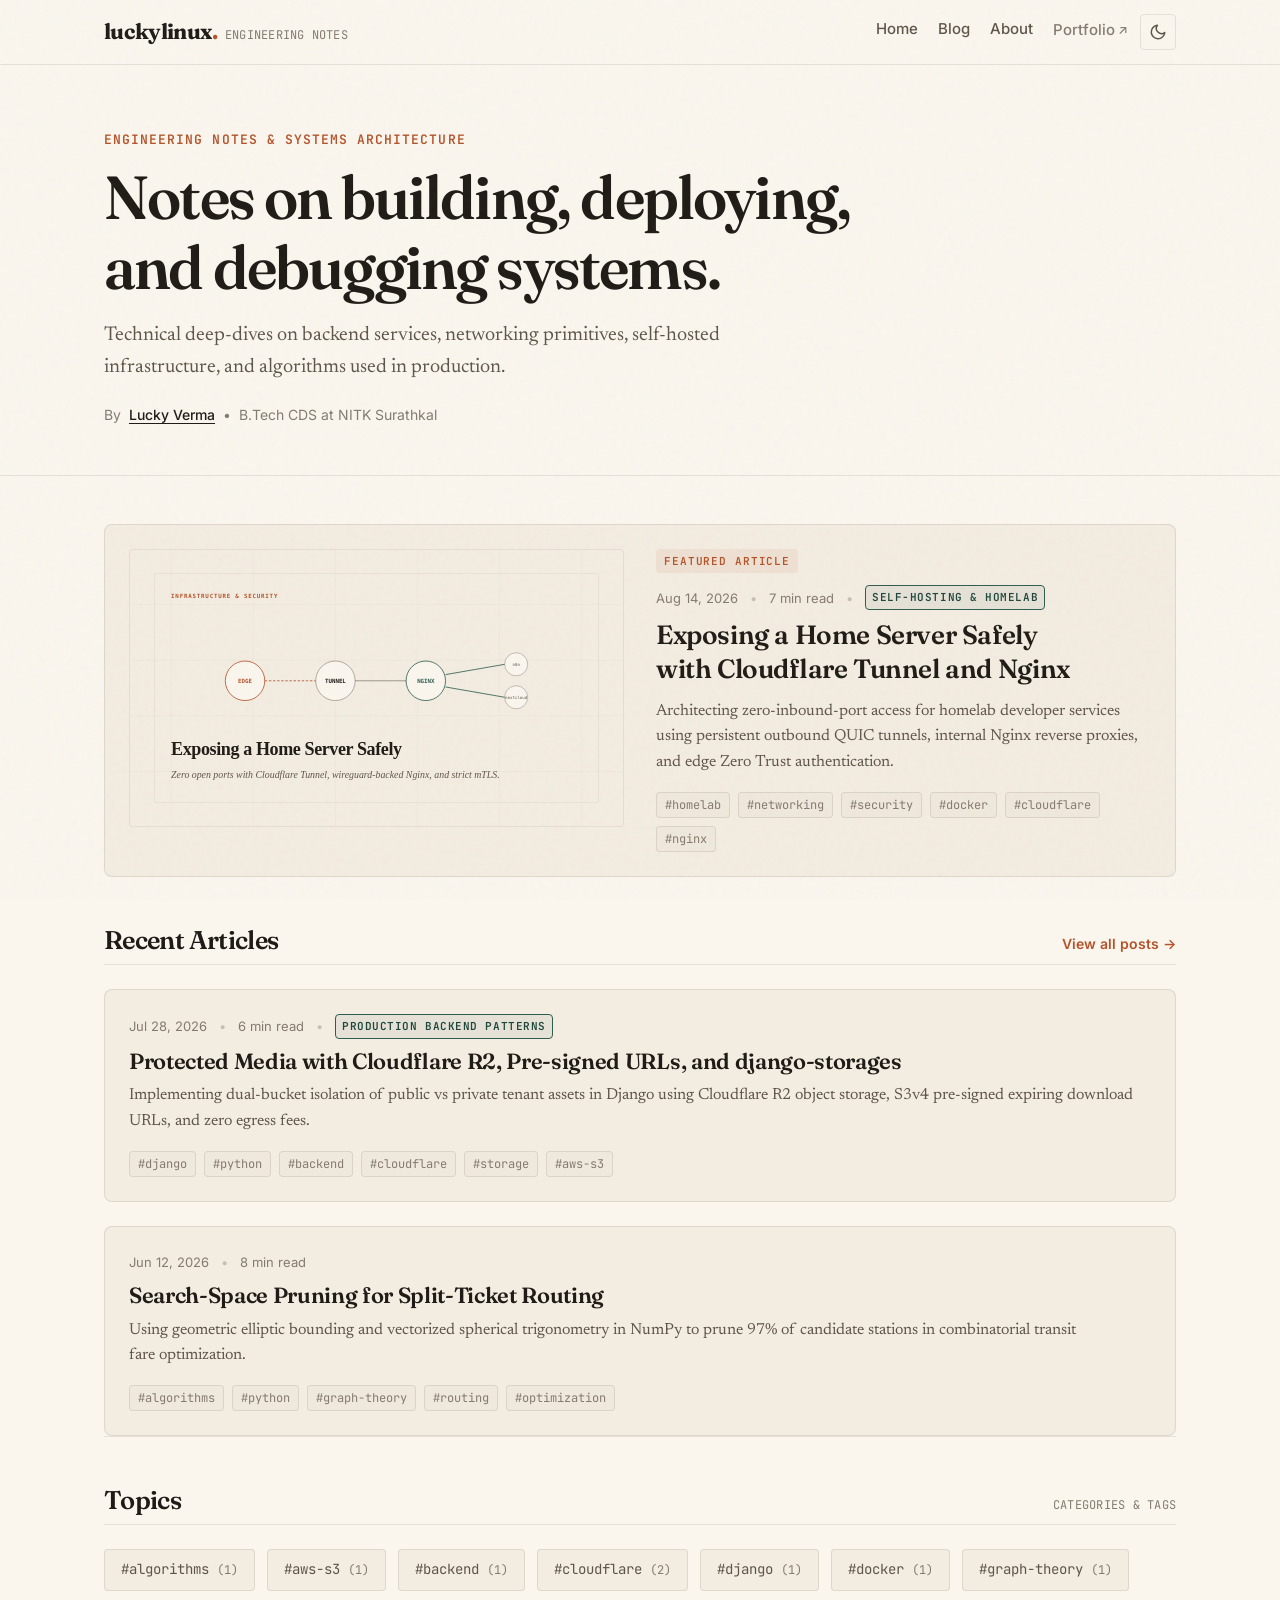
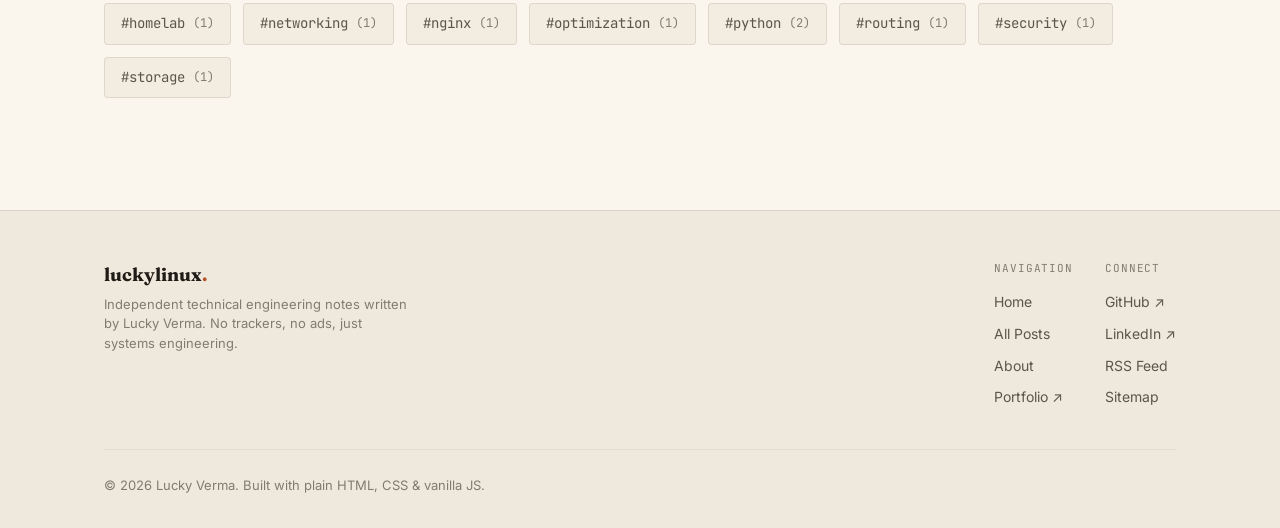
==== index.html @ 556a6a25 "feat: complete initial static technical engineering blog for luckylinux" ====
<!DOCTYPE html>
<html lang="en" data-theme="light">
<head>
  <meta charset="UTF-8" />
  <meta name="viewport" content="width=device-width, initial-scale=1.0" />
  <title>luckylinux — Notes on building, deploying, and debugging systems</title>
  <meta name="description" content="Technical engineering blog by Lucky Verma (luckylinux). Deep-dives on backend architectures, Cloudflare, Docker, distributed queues, self-hosting, and systems engineering." />
  
  <!-- Canonical & Open Graph -->
  <link rel="canonical" href="https://blog.luckylinux.dev/" />
  <meta property="og:title" content="luckylinux — Engineering Notes" />
  <meta property="og:description" content="Notes on building, deploying, and debugging backend systems and distributed infrastructure." />
  <meta property="og:type" content="website" />
  <meta property="og:url" content="https://blog.luckylinux.dev/" />
  <meta property="og:image" content="./assets/og-image.svg" />
  <meta name="twitter:card" content="summary_large_image" />
  <meta name="twitter:title" content="luckylinux — Engineering Notes" />
  <meta name="twitter:description" content="Notes on building, deploying, and debugging backend systems and distributed infrastructure." />
  <meta name="twitter:image" content="./assets/og-image.svg" />

  <!-- Favicon -->
  <link rel="icon" type="image/svg+xml" href="./assets/favicon.svg" />
  <link rel="alternate" type="application/rss+xml" title="luckylinux Engineering Notes RSS" href="./feed.xml" />

  <!-- Prevent Theme Flash -->
  <script>
    (function () {
      try {
        const saved = localStorage.getItem("luckylinux_theme");
        const prefersDark = window.matchMedia && window.matchMedia("(prefers-color-scheme: dark)").matches;
        const theme = saved === "dark" || (!saved && prefersDark) ? "dark" : "light";
        document.documentElement.setAttribute("data-theme", theme);
        document.documentElement.style.colorScheme = theme;
      } catch (e) {}
    })();
  </script>

  <!-- Stylesheets -->
  <link rel="stylesheet" href="./css/base.css" />
  <link rel="stylesheet" href="./css/components.css" />
</head>
<body>
  <!-- Accessibility Skip Link -->
  <a href="#main-content" class="skip-link">Skip to main content</a>

  <!-- Header -->
  <header class="site-header">
    <div class="container">
      <a href="./" class="brand" aria-label="luckylinux home">
        <span class="brand-wordmark">luckylinux<span class="brand-dot">.</span></span>
        <span class="brand-subtitle">engineering notes</span>
      </a>

      <div class="header-actions">
        <nav aria-label="Main Navigation">
          <ul class="nav-menu" id="nav-menu">
            <li><a href="./" class="nav-link active">Home</a></li>
            <li><a href="./blog.html" class="nav-link">Blog</a></li>
            <li><a href="./about.html" class="nav-link">About</a></li>
            <li>
              <a href="https://luckylinux.dev" target="_blank" rel="noopener noreferrer" class="nav-link nav-link-external">
                Portfolio <span class="nav-external-arrow">↗</span>
              </a>
            </li>
          </ul>
        </nav>

        <!-- Theme Toggle -->
        <button type="button" class="theme-toggle-btn" id="theme-toggle-btn" aria-label="Toggle theme">
          <!-- Sun Icon (shown in dark mode) -->
          <svg class="icon-sun" viewBox="0 0 24 24">
            <circle cx="12" cy="12" r="5"></circle>
            <line x1="12" y1="1" x2="12" y2="3"></line>
            <line x1="12" y1="21" x2="12" y2="23"></line>
            <line x1="4.22" y1="4.22" x2="5.64" y2="5.64"></line>
            <line x1="18.36" y1="18.36" x2="19.78" y2="19.78"></line>
            <line x1="1" y1="12" x2="3" y2="12"></line>
            <line x1="21" y1="12" x2="23" y2="12"></line>
            <line x1="4.22" y1="19.78" x2="5.64" y2="18.36"></line>
            <line x1="18.36" y1="5.64" x2="19.78" y2="4.22"></line>
          </svg>
          <!-- Moon Icon (shown in light mode) -->
          <svg class="icon-moon" viewBox="0 0 24 24">
            <path d="M21 12.79A9 9 0 1 1 11.21 3 7 7 0 0 0 21 12.79z"></path>
          </svg>
        </button>

        <!-- Mobile Nav Toggle -->
        <button type="button" class="mobile-nav-toggle" id="mobile-nav-toggle" aria-label="Toggle navigation menu" aria-expanded="false">
          <svg width="20" height="20" viewBox="0 0 24 24" fill="none" stroke="currentColor" stroke-width="2">
            <line x1="3" y1="12" x2="21" y2="12"></line>
            <line x1="3" y1="6" x2="21" y2="6"></line>
            <line x1="3" y1="18" x2="21" y2="18"></line>
          </svg>
        </button>
      </div>
    </div>
  </header>

  <!-- Main Content -->
  <main id="main-content">
    <!-- Writing-Focused Hero -->
    <section class="hero-section">
      <div class="container">
        <p class="hero-subtitle">Engineering Notes &amp; Systems Architecture</p>
        <h1 class="hero-title">Notes on building, deploying, and debugging systems.</h1>
        <p class="hero-lead">
          Technical deep-dives on backend services, networking primitives, self-hosted infrastructure, and algorithms used in production.
        </p>
        <div class="hero-byline">
          <span>By</span>
          <a href="https://luckylinux.dev" target="_blank" rel="noopener noreferrer" class="hero-byline-link">Lucky Verma</a>
          <span>•</span>
          <span>B.Tech CDS at NITK Surathkal</span>
        </div>
      </div>
    </section>

    <!-- Content Sections -->
    <div class="container" style="padding-top: var(--space-12); padding-bottom: var(--space-16);">
      
      <!-- Featured Post -->
      <section aria-labelledby="featured-heading" id="featured-post-container" style="display: none;">
        <h2 id="featured-heading" class="sr-only">Featured Article</h2>
        <div id="featured-post-mount"></div>
      </section>

      <!-- Recent Posts List -->
      <section aria-labelledby="recent-posts-heading">
        <div class="section-header">
          <h2 id="recent-posts-heading" class="section-title">Recent Articles</h2>
          <a href="./blog.html" class="section-link">View all posts →</a>
        </div>
        
        <div class="post-cards-grid" id="home-posts-list">
          <!-- Populated dynamically from blogs/posts.json -->
        </div>
      </section>

      <!-- Topics / Tag Cloud -->
      <section class="topic-cloud-section" aria-labelledby="topics-heading">
        <div class="section-header">
          <h2 id="topics-heading" class="section-title">Topics</h2>
          <span class="brand-subtitle">Categories &amp; Tags</span>
        </div>
        <div class="topic-cloud" id="home-topic-cloud">
          <!-- Populated dynamically -->
        </div>
      </section>

    </div>
  </main>

  <!-- Footer -->
  <footer class="site-footer">
    <div class="container">
      <div class="footer-inner">
        <div class="footer-brand">
          <div class="footer-brand-title">luckylinux<span style="color: var(--accent);">.</span></div>
          <p class="footer-brand-desc">
            Independent technical engineering notes written by Lucky Verma. No trackers, no ads, just systems engineering.
          </p>
        </div>

        <div class="footer-links">
          <div>
            <div class="footer-link-group-title">Navigation</div>
            <ul>
              <li><a href="./" class="footer-link">Home</a></li>
              <li><a href="./blog.html" class="footer-link">All Posts</a></li>
              <li><a href="./about.html" class="footer-link">About</a></li>
              <li><a href="https://luckylinux.dev" target="_blank" rel="noopener noreferrer" class="footer-link">Portfolio ↗</a></li>
            </ul>
          </div>

          <div>
            <div class="footer-link-group-title">Connect</div>
            <ul>
              <li><a href="https://github.com/KALI-THE-HACKER" target="_blank" rel="noopener noreferrer" class="footer-link">GitHub ↗</a></li>
              <li><a href="https://linkedin.com/in/luckylinux" target="_blank" rel="noopener noreferrer" class="footer-link">LinkedIn ↗</a></li>
              <li><a href="./feed.xml" class="footer-link">RSS Feed</a></li>
              <li><a href="./sitemap.xml" class="footer-link">Sitemap</a></li>
            </ul>
          </div>
        </div>
      </div>

      <div class="footer-bottom">
        <div>
          © <span id="footer-year">2026</span> Lucky Verma. Built with plain HTML, CSS &amp; vanilla JS.
        </div>
        <!-- Visitor Counter (Graceful fallback) -->
        <div id="visitor-counter" class="visitor-counter" style="display: none;">
          <span class="counter-dot"></span>
          <span id="visitor-count-number">0</span>
          <span>visits</span>
        </div>
      </div>
    </div>
  </footer>

  <!-- Scripts -->
  <script src="./js/config.js"></script>
  <script src="./js/theme.js"></script>
  <script src="./js/counter.js"></script>
  <script src="./js/main.js"></script>
  
  <!-- Index Page Dynamic Loader -->
  <script>
    (function () {
      function formatDate(dateStr) {
        if (!dateStr) return "";
        const options = { year: "numeric", month: "short", day: "numeric" };
        const parts = dateStr.split("-");
        if (parts.length === 3) {
          const date = new Date(Date.UTC(parts[0], parts[1] - 1, parts[2]));
          return date.toLocaleDateString("en-US", options);
        }
        return new Date(dateStr).toLocaleDateString("en-US", options);
      }

      async function loadHomeContent() {
        try {
          const res = await fetch("./blogs/posts.json");
          if (!res.ok) return;
          const posts = await res.json();
          const activePosts = posts.filter(p => !p.draft);
          if (activePosts.length === 0) return;

          // Featured Post (First item)
          const featured = activePosts[0];
          const featuredContainer = document.getElementById("featured-post-container");
          const featuredMount = document.getElementById("featured-post-mount");

          if (featured && featuredContainer && featuredMount) {
            const coverSrc = featured.cover
              ? (featured.cover.startsWith("http") ? featured.cover : `./blogs/${featured.slug}/${featured.cover}`)
              : "./assets/og-image.svg";

            featuredMount.innerHTML = `
              <a href="./post.html?slug=${featured.slug}" class="post-card-featured reveal-on-scroll">
                <div class="featured-cover-wrapper">
                  <img src="${coverSrc}" alt="${featured.title}" class="featured-cover-img" loading="eager" />
                </div>
                <div class="featured-content">
                  <span class="featured-badge">Featured Article</span>
                  <div class="post-card-meta">
                    <time datetime="${featured.date}">${formatDate(featured.date)}</time>
                    <span class="meta-sep">•</span>
                    <span>${featured.readingTime || 5} min read</span>
                    ${featured.series ? `<span class="meta-sep">•</span><span class="series-badge">${featured.series}</span>` : ""}
                  </div>
                  <h3 class="post-card-title" style="font-size: 1.65rem; margin-bottom: var(--space-3);">${featured.title}</h3>
                  <p class="post-card-excerpt" style="-webkit-line-clamp: 3; margin-bottom: var(--space-4);">${featured.excerpt}</p>
                  <div class="post-card-tags">
                    ${(featured.tags || []).map(t => `<span class="tag-badge">#${t}</span>`).join("")}
                  </div>
                </div>
              </a>
            `;
            featuredContainer.style.display = "block";
          }

          // Remaining Posts List
          const remainingPosts = activePosts.slice(1);
          const listContainer = document.getElementById("home-posts-list");
          if (listContainer) {
            listContainer.innerHTML = remainingPosts.map(post => `
              <article class="reveal-on-scroll">
                <a href="./post.html?slug=${post.slug}" class="post-card">
                  <div class="post-card-meta">
                    <time datetime="${post.date}">${formatDate(post.date)}</time>
                    <span class="meta-sep">•</span>
                    <span>${post.readingTime || 5} min read</span>
                    ${post.series ? `<span class="meta-sep">•</span><span class="series-badge">${post.series}</span>` : ""}
                  </div>
                  <h3 class="post-card-title">${post.title}</h3>
                  <p class="post-card-excerpt">${post.excerpt}</p>
                  <div class="post-card-tags">
                    ${(post.tags || []).map(t => `<span class="tag-badge">#${t}</span>`).join("")}
                  </div>
                </a>
              </article>
            `).join("");
          }

          // Topic Cloud
          const tagCounts = {};
          activePosts.forEach(p => {
            (p.tags || []).forEach(t => {
              tagCounts[t] = (tagCounts[t] || 0) + 1;
            });
          });

          const topicCloud = document.getElementById("home-topic-cloud");
          if (topicCloud) {
            topicCloud.innerHTML = Object.keys(tagCounts).sort().map(tag => `
              <a href="./blog.html?tag=${encodeURIComponent(tag)}" class="topic-tag-card">
                <span>#${tag}</span>
                <span class="topic-count">(${tagCounts[tag]})</span>
              </a>
            `).join("");
          }

          if (window.initScrollReveal) {
            window.initScrollReveal();
          }
        } catch (e) {
          console.error("Home loader error:", e);
        }
      }

      document.addEventListener("DOMContentLoaded", loadHomeContent);
    })();
  </script>
</body>
</html>
---- css/base.css ----
/* ==========================================================================
   base.css - Design Tokens, Typography, Reset, and Foundational Styles
   luckylinux - Technical Engineering Blog
   ========================================================================== */

/* --- Google Fonts Import --- */
@import url('https://fonts.googleapis.com/css2?family=Fraunces:ital,opsz,wght@0,9..144,300..800;1,9..144,300..700&family=Inter:wght@400;500;600;700&family=JetBrains+Mono:ital,wght@0,400;0,500;0,600;1,400&family=Newsreader:ital,opsz,wght@0,6..72,400..700;1,6..72,400..600&display=swap');

/* --- Root Design Tokens (Light Theme by Default) --- */
:root {
  --font-heading: 'Fraunces', Georgia, 'Times New Roman', serif;
  --font-body: 'Newsreader', Georgia, 'Times New Roman', serif;
  --font-ui: 'Inter', -apple-system, BlinkMacSystemFont, 'Segoe UI', Roboto, sans-serif;
  --font-mono: 'JetBrains Mono', 'SF Mono', Consolas, Monaco, monospace;

  /* Color Palette - Light Editorial */
  --bg-primary: #FAF6EE;
  --bg-surface: #F3ECE1;
  --bg-surface-raised: #FFFFFF;
  --bg-subtle: #EFE8DC;
  
  --text-primary: #1F1B16;
  --text-secondary: #5E5549;
  --text-muted: #847B6F;
  --text-faint: #B5AB9D;

  --border-color: rgba(45, 36, 26, 0.10);
  --border-subtle: rgba(45, 36, 26, 0.05);
  --border-hover: rgba(45, 36, 26, 0.22);

  /* Restrained Terracotta Accent */
  --accent: #B4532A;
  --accent-hover: #96421E;
  --accent-faint: rgba(180, 83, 42, 0.08);
  --accent-border: rgba(180, 83, 42, 0.25);
  --accent-contrast: #FFFFFF;

  /* Callout & Status Tones (Warm, subdued) */
  --color-note-bg: rgba(60, 90, 150, 0.06);
  --color-note-border: #3C5A96;
  --color-note-text: #2A4275;

  --color-tip-bg: rgba(47, 93, 80, 0.07);
  --color-tip-border: #2F5D50;
  --color-tip-text: #1E463C;

  --color-warning-bg: rgba(180, 83, 42, 0.07);
  --color-warning-border: #B4532A;
  --color-warning-text: #823819;

  /* Spacing Scale (8px system) */
  --space-1: 4px;
  --space-2: 8px;
  --space-3: 12px;
  --space-4: 16px;
  --space-5: 20px;
  --space-6: 24px;
  --space-8: 32px;
  --space-10: 40px;
  --space-12: 48px;
  --space-16: 64px;
  --space-20: 80px;
  --space-24: 96px;

  /* Layout Widths */
  --container-max: 1120px;
  --article-max: 68ch;
  --header-height: 64px;
  --radius-sm: 4px;
  --radius-md: 8px;
  --radius-lg: 12px;

  /* Transitions */
  --transition-fast: 150ms cubic-bezier(0.16, 1, 0.3, 1);
  --transition-normal: 240ms cubic-bezier(0.16, 1, 0.3, 1);
  --theme-transition: background-color 260ms ease, color 260ms ease, border-color 260ms ease;
}

/* --- Dark Theme Tokens (Warm Charcoal, NEVER Pure Black) --- */
[data-theme="dark"] {
  --bg-primary: #141210;
  --bg-surface: #1E1B18;
  --bg-surface-raised: #25221E;
  --bg-subtle: #191613;

  --text-primary: #EDE6D8;
  --text-secondary: #ABA091;
  --text-muted: #7E7467;
  --text-faint: #544D43;

  --border-color: rgba(237, 230, 216, 0.10);
  --border-subtle: rgba(237, 230, 216, 0.05);
  --border-hover: rgba(237, 230, 216, 0.25);

  /* Terracotta slightly brightened for dark backgrounds */
  --accent: #D96B3D;
  --accent-hover: #E88358;
  --accent-faint: rgba(217, 107, 61, 0.12);
  --accent-border: rgba(217, 107, 61, 0.30);
  --accent-contrast: #141210;

  --color-note-bg: rgba(90, 130, 210, 0.10);
  --color-note-border: #6B8ECB;
  --color-note-text: #A4BFE8;

  --color-tip-bg: rgba(60, 130, 110, 0.10);
  --color-tip-border: #4D8F7D;
  --color-tip-text: #96D1C1;

  --color-warning-bg: rgba(217, 107, 61, 0.10);
  --color-warning-border: #D96B3D;
  --color-warning-text: #EDB29A;
}

/* --- CSS Reset & Base Elements --- */
*, *::before, *::after {
  box-sizing: border-box;
  margin: 0;
  padding: 0;
}

html {
  font-size: 16px;
  scroll-behavior: smooth;
  -webkit-text-size-adjust: 100%;
  text-rendering: optimizeLegibility;
}

body {
  background-color: var(--bg-primary);
  color: var(--text-primary);
  font-family: var(--font-body);
  font-size: 1.125rem; /* ~18px */
  line-height: 1.7;
  font-feature-settings: "kern" 1, "liga" 1, "calt" 1;
  -webkit-font-smoothing: antialiased;
  -moz-osx-font-smoothing: grayscale;
  min-height: 100vh;
  display: flex;
  flex-direction: column;
  transition: var(--theme-transition);
  position: relative;
}

/* --- Subtle Paper-Grain Overlay --- */
body::before {
  content: "";
  position: fixed;
  top: 0;
  left: 0;
  width: 100vw;
  height: 100vh;
  pointer-events: none;
  z-index: 9999;
  opacity: 0.035;
  background-image: url("data:image/svg+xml,%3Csvg viewBox='0 0 200 200' xmlns='http://www.w3.org/2000/svg'%3E%3Cfilter id='noiseFilter'%3E%3CfeTurbulence type='fractalNoise' baseFrequency='0.8' numOctaves='3' stitchTiles='stitch'/%3E%3C/filter%3E%3Crect width='100%25' height='100%25' filter='url(%23noiseFilter)'/%3E%3C/svg%3E");
}

[data-theme="dark"] body::before {
  opacity: 0.025;
}

/* --- Selection Styling --- */
::selection {
  background-color: var(--accent);
  color: var(--accent-contrast);
}

/* --- Custom Scrollbar --- */
::-webkit-scrollbar {
  width: 8px;
  height: 8px;
}

::-webkit-scrollbar-track {
  background: var(--bg-primary);
}

::-webkit-scrollbar-thumb {
  background: var(--border-hover);
  border-radius: var(--radius-sm);
}

::-webkit-scrollbar-thumb:hover {
  background: var(--text-muted);
}

/* --- Skip to Main Content link (Accessibility) --- */
.skip-link {
  position: absolute;
  top: -100px;
  left: var(--space-4);
  background: var(--accent);
  color: var(--accent-contrast);
  padding: var(--space-2) var(--space-4);
  border-radius: var(--radius-sm);
  font-family: var(--font-ui);
  font-size: 0.875rem;
  font-weight: 600;
  z-index: 10000;
  text-decoration: none;
  transition: top var(--transition-fast);
}

.skip-link:focus {
  top: var(--space-4);
  outline: 2px solid var(--text-primary);
  outline-offset: 2px;
}

/* --- Focus-visible styling --- */
:focus-visible {
  outline: 2px solid var(--accent);
  outline-offset: 3px;
}

/* --- Typography Hierarchy --- */
h1, h2, h3, h4, h5, h6 {
  font-family: var(--font-heading);
  font-weight: 600;
  color: var(--text-primary);
  line-height: 1.25;
  letter-spacing: -0.02em;
  text-wrap: balance;
  margin-bottom: var(--space-3);
}

h1 {
  font-size: clamp(2.2rem, 4.5vw, 3.5rem);
  font-weight: 700;
  letter-spacing: -0.03em;
  line-height: 1.15;
}

h2 {
  font-size: clamp(1.6rem, 3vw, 2.25rem);
  letter-spacing: -0.025em;
  line-height: 1.2;
}

h3 {
  font-size: clamp(1.25rem, 2.2vw, 1.5rem);
  letter-spacing: -0.015em;
}

h4 {
  font-size: 1.125rem;
}

p {
  margin-bottom: var(--space-4);
  text-wrap: pretty;
}

a {
  color: inherit;
  text-decoration-thickness: 1px;
  text-underline-offset: 3px;
  transition: color var(--transition-fast), border-color var(--transition-fast);
}

code, kbd, samp, pre {
  font-family: var(--font-mono);
  font-size: 0.9em;
}

img, svg, picture, video {
  max-width: 100%;
  height: auto;
  display: block;
}

ul, ol {
  padding-left: var(--space-6);
  margin-bottom: var(--space-4);
}

li {
  margin-bottom: var(--space-1);
}

/* --- Utility Layout Classes --- */
.container {
  width: 100%;
  max-width: var(--container-max);
  margin-left: auto;
  margin-right: auto;
  padding-left: var(--space-6);
  padding-right: var(--space-6);
}

.sr-only {
  position: absolute;
  width: 1px;
  height: 1px;
  padding: 0;
  margin: -1px;
  overflow: hidden;
  clip: rect(0, 0, 0, 0);
  white-space: nowrap;
  border-width: 0;
}

/* --- Fade-in-up animation on scroll --- */
.reveal-on-scroll {
  opacity: 0;
  transform: translateY(16px);
  transition: opacity 500ms cubic-bezier(0.16, 1, 0.3, 1), transform 500ms cubic-bezier(0.16, 1, 0.3, 1);
}

.reveal-on-scroll.is-revealed {
  opacity: 1;
  transform: translateY(0);
}

@media (prefers-reduced-motion: reduce) {
  * {
    animation-duration: 0.01ms !important;
    animation-iteration-count: 1 !important;
    transition-duration: 0.01ms !important;
    scroll-behavior: auto !important;
  }
  .reveal-on-scroll {
    opacity: 1 !important;
    transform: none !important;
  }
}
---- css/components.css ----
/* ==========================================================================
   components.css - UI Components (Header, Cards, Nav, Footer, TOC, etc.)
   luckylinux - Technical Engineering Blog
   ========================================================================== */

/* --- Top Reading Progress Bar --- */
.reading-progress-bar {
  position: fixed;
  top: 0;
  left: 0;
  width: 0%;
  height: 3px;
  background-color: var(--accent);
  z-index: 1000;
  transition: width 60ms linear;
  pointer-events: none;
}

/* --- Site Header --- */
.site-header {
  position: sticky;
  top: 0;
  z-index: 900;
  background-color: var(--bg-primary);
  border-bottom: 1px solid var(--border-color);
  backdrop-filter: blur(8px);
  -webkit-backdrop-filter: blur(8px);
  transition: var(--theme-transition);
}

.site-header .container {
  display: flex;
  align-items: center;
  justify-content: space-between;
  height: var(--header-height);
}

/* Brand Wordmark */
.brand {
  display: flex;
  align-items: baseline;
  gap: var(--space-2);
  text-decoration: none;
  color: var(--text-primary);
}

.brand-wordmark {
  font-family: var(--font-heading);
  font-size: 1.35rem;
  font-weight: 700;
  letter-spacing: -0.03em;
  color: var(--text-primary);
}

.brand-wordmark .brand-dot {
  color: var(--accent);
}

.brand-subtitle {
  font-family: var(--font-mono);
  font-size: 0.75rem;
  color: var(--text-muted);
  letter-spacing: 0.02em;
  text-transform: uppercase;
}

@media (max-width: 640px) {
  .brand-subtitle {
    display: none;
  }
}

/* Header Navigation */
.nav-menu {
  display: flex;
  align-items: center;
  gap: var(--space-5);
  list-style: none;
  margin: 0;
  padding: 0;
}

.nav-link {
  font-family: var(--font-ui);
  font-size: 0.9375rem;
  font-weight: 500;
  color: var(--text-secondary);
  text-decoration: none;
  position: relative;
  padding: var(--space-1) 0;
  transition: color var(--transition-fast);
}

.nav-link::after {
  content: "";
  position: absolute;
  bottom: -2px;
  left: 0;
  width: 100%;
  height: 1.5px;
  background-color: var(--accent);
  transform: scaleX(0);
  transform-origin: right;
  transition: transform var(--transition-normal);
}

.nav-link:hover,
.nav-link.active {
  color: var(--text-primary);
}

.nav-link:hover::after,
.nav-link.active::after {
  transform: scaleX(1);
  transform-origin: left;
}

.nav-link-external {
  display: inline-flex;
  align-items: center;
  gap: 3px;
  color: var(--text-muted);
}

.nav-link-external:hover {
  color: var(--accent);
}

.nav-external-arrow {
  font-size: 0.85em;
  line-height: 1;
  transition: transform var(--transition-fast);
}

.nav-link-external:hover .nav-external-arrow {
  transform: translate(2px, -2px);
}

/* Header Right Actions */
.header-actions {
  display: flex;
  align-items: center;
  gap: var(--space-3);
}

/* Theme Toggle Button */
.theme-toggle-btn {
  background: transparent;
  border: 1px solid var(--border-color);
  color: var(--text-secondary);
  width: 36px;
  height: 36px;
  border-radius: var(--radius-sm);
  cursor: pointer;
  display: flex;
  align-items: center;
  justify-content: center;
  padding: 0;
  transition: background-color var(--transition-fast), border-color var(--transition-fast), color var(--transition-fast);
}

.theme-toggle-btn:hover {
  background-color: var(--bg-surface);
  border-color: var(--border-hover);
  color: var(--text-primary);
}

.theme-toggle-btn svg {
  width: 18px;
  height: 18px;
  fill: none;
  stroke: currentColor;
  stroke-width: 2;
  stroke-linecap: round;
  stroke-linejoin: round;
}

.icon-sun {
  display: none;
}

[data-theme="dark"] .icon-moon {
  display: none;
}

[data-theme="dark"] .icon-sun {
  display: block;
}

/* Mobile Nav Toggle */
.mobile-nav-toggle {
  display: none;
  background: transparent;
  border: 1px solid var(--border-color);
  color: var(--text-secondary);
  width: 36px;
  height: 36px;
  border-radius: var(--radius-sm);
  cursor: pointer;
  align-items: center;
  justify-content: center;
  padding: 0;
}

@media (max-width: 768px) {
  .mobile-nav-toggle {
    display: flex;
  }

  .nav-menu {
    position: fixed;
    top: var(--header-height);
    left: 0;
    right: 0;
    background-color: var(--bg-primary);
    border-bottom: 1px solid var(--border-color);
    flex-direction: column;
    align-items: flex-start;
    padding: var(--space-5) var(--space-6);
    gap: var(--space-4);
    box-shadow: 0 10px 25px rgba(0, 0, 0, 0.05);
    transform: translateY(-120%);
    opacity: 0;
    pointer-events: none;
    transition: transform var(--transition-normal), opacity var(--transition-normal);
  }

  .nav-menu.is-open {
    transform: translateY(0);
    opacity: 1;
    pointer-events: auto;
  }
}

/* --- Hero Section (Editorial, Writing-Focused) --- */
.hero-section {
  padding: var(--space-16) 0 var(--space-12) 0;
  border-bottom: 1px solid var(--border-color);
}

.hero-subtitle {
  font-family: var(--font-mono);
  font-size: 0.8125rem;
  color: var(--accent);
  text-transform: uppercase;
  letter-spacing: 0.08em;
  margin-bottom: var(--space-3);
  font-weight: 600;
}

.hero-title {
  font-size: clamp(2.4rem, 5vw, 3.8rem);
  font-weight: 600;
  letter-spacing: -0.03em;
  line-height: 1.15;
  margin-bottom: var(--space-4);
  max-width: 22ch;
}

.hero-lead {
  font-size: 1.25rem;
  color: var(--text-secondary);
  line-height: 1.6;
  max-width: 58ch;
  margin-bottom: var(--space-5);
}

.hero-byline {
  display: flex;
  align-items: center;
  gap: var(--space-2);
  font-family: var(--font-ui);
  font-size: 0.875rem;
  color: var(--text-muted);
}

.hero-byline-link {
  color: var(--text-primary);
  text-decoration: underline;
  text-underline-offset: 3px;
  font-weight: 500;
}

.hero-byline-link:hover {
  color: var(--accent);
}

/* --- Section Headers --- */
.section-header {
  display: flex;
  align-items: baseline;
  justify-content: space-between;
  margin-bottom: var(--space-6);
  padding-bottom: var(--space-2);
  border-bottom: 1px solid var(--border-color);
}

.section-title {
  font-family: var(--font-heading);
  font-size: 1.6rem;
  font-weight: 600;
  margin-bottom: 0;
}

.section-link {
  font-family: var(--font-ui);
  font-size: 0.875rem;
  font-weight: 600;
  color: var(--accent);
  text-decoration: none;
  display: inline-flex;
  align-items: center;
  gap: 4px;
}

.section-link:hover {
  text-decoration: underline;
}

/* --- Post Cards System --- */
.post-cards-grid {
  display: grid;
  gap: var(--space-6);
}

/* Featured Post Card */
.post-card-featured {
  display: grid;
  grid-template-columns: 1fr 1fr;
  gap: var(--space-8);
  padding: var(--space-6);
  background-color: var(--bg-surface);
  border: 1px solid var(--border-color);
  border-radius: var(--radius-md);
  text-decoration: none;
  color: inherit;
  margin-bottom: var(--space-12);
  transition: transform var(--transition-normal), border-color var(--transition-normal), box-shadow var(--transition-normal);
}

.post-card-featured:hover {
  transform: translateY(-3px);
  border-color: var(--accent-border);
  box-shadow: 0 8px 24px rgba(0, 0, 0, 0.04);
}

.featured-cover-wrapper {
  position: relative;
  overflow: hidden;
  border-radius: var(--radius-sm);
  background-color: var(--bg-subtle);
  border: 1px solid var(--border-subtle);
  aspect-ratio: 16 / 9;
}

.featured-cover-img {
  width: 100%;
  height: 100%;
  object-fit: cover;
  transition: transform var(--transition-normal);
}

.post-card-featured:hover .featured-cover-img {
  transform: scale(1.02);
}

.featured-content {
  display: flex;
  flex-direction: column;
  justify-content: center;
}

.featured-badge {
  display: inline-flex;
  align-items: center;
  font-family: var(--font-mono);
  font-size: 0.6875rem;
  font-weight: 600;
  text-transform: uppercase;
  letter-spacing: 0.08em;
  color: var(--accent);
  background-color: var(--accent-faint);
  padding: 3px 8px;
  border-radius: var(--radius-sm);
  width: fit-content;
  margin-bottom: var(--space-3);
}

@media (max-width: 768px) {
  .post-card-featured {
    grid-template-columns: 1fr;
    gap: var(--space-4);
  }
}

/* Standard Post Card */
.post-card {
  display: block;
  padding: var(--space-6);
  background-color: var(--bg-surface);
  border: 1px solid var(--border-color);
  border-radius: var(--radius-md);
  text-decoration: none;
  color: inherit;
  transition: transform var(--transition-normal), border-color var(--transition-normal), background-color var(--transition-fast);
}

.post-card:hover {
  transform: translateY(-2px);
  border-color: var(--accent-border);
  background-color: var(--bg-surface-raised);
}

.post-card-meta {
  display: flex;
  align-items: center;
  flex-wrap: wrap;
  gap: var(--space-3);
  font-family: var(--font-ui);
  font-size: 0.8125rem;
  color: var(--text-muted);
  margin-bottom: var(--space-2);
}

.meta-item {
  display: inline-flex;
  align-items: center;
  gap: 4px;
}

.meta-sep {
  opacity: 0.4;
}

.post-card-title {
  font-size: 1.375rem;
  font-weight: 600;
  line-height: 1.3;
  margin-bottom: var(--space-2);
  color: var(--text-primary);
  transition: color var(--transition-fast);
}

.post-card:hover .post-card-title {
  color: var(--accent);
}

.post-card-excerpt {
  font-size: 1rem;
  line-height: 1.6;
  color: var(--text-secondary);
  margin-bottom: var(--space-4);
  display: -webkit-box;
  -webkit-line-clamp: 2;
  -webkit-box-orient: vertical;
  overflow: hidden;
}

.post-card-tags {
  display: flex;
  flex-wrap: wrap;
  gap: var(--space-2);
}

.tag-badge {
  font-family: var(--font-mono);
  font-size: 0.75rem;
  color: var(--text-muted);
  background-color: var(--bg-subtle);
  border: 1px solid var(--border-color);
  padding: 2px 8px;
  border-radius: var(--radius-sm);
  white-space: nowrap;
  transition: border-color var(--transition-fast), color var(--transition-fast);
}

.post-card:hover .tag-badge {
  border-color: var(--border-hover);
  color: var(--text-secondary);
}

/* Series Badge */
.series-badge {
  display: inline-flex;
  align-items: center;
  gap: 4px;
  font-family: var(--font-mono);
  font-size: 0.6875rem;
  font-weight: 600;
  text-transform: uppercase;
  letter-spacing: 0.05em;
  color: var(--color-tip-text);
  background-color: var(--color-tip-bg);
  border: 1px solid var(--color-tip-border);
  padding: 2px 6px;
  border-radius: var(--radius-sm);
}

/* --- Search & Filters System (blog.html) --- */
.blog-controls {
  margin: var(--space-8) 0 var(--space-10) 0;
}

.search-box-wrapper {
  position: relative;
  max-width: 580px;
  margin-bottom: var(--space-6);
}

.search-icon {
  position: absolute;
  left: 14px;
  top: 50%;
  transform: translateY(-50%);
  width: 18px;
  height: 18px;
  color: var(--text-muted);
  pointer-events: none;
}

.search-input {
  width: 100%;
  height: 46px;
  padding: 0 46px 0 42px;
  font-family: var(--font-ui);
  font-size: 0.9375rem;
  background-color: var(--bg-surface);
  border: 1px solid var(--border-color);
  border-radius: var(--radius-md);
  color: var(--text-primary);
  transition: border-color var(--transition-fast), box-shadow var(--transition-fast);
}

.search-input:focus {
  outline: none;
  border-color: var(--accent);
  box-shadow: 0 0 0 3px var(--accent-faint);
}

.search-clear-btn {
  position: absolute;
  right: 12px;
  top: 50%;
  transform: translateY(-50%);
  background: none;
  border: none;
  color: var(--text-muted);
  cursor: pointer;
  padding: 4px;
  display: none;
}

.search-clear-btn:hover {
  color: var(--text-primary);
}

/* Filter Tag Chips */
.tag-chips-container {
  display: flex;
  flex-wrap: wrap;
  align-items: center;
  gap: var(--space-2);
}

.tag-chip {
  font-family: var(--font-mono);
  font-size: 0.8125rem;
  background-color: var(--bg-surface);
  border: 1px solid var(--border-color);
  color: var(--text-secondary);
  padding: 5px 12px;
  border-radius: 999px;
  cursor: pointer;
  text-decoration: none;
  transition: all var(--transition-fast);
}

.tag-chip:hover {
  border-color: var(--accent);
  color: var(--accent);
}

.tag-chip.is-active {
  background-color: var(--accent);
  border-color: var(--accent);
  color: var(--accent-contrast);
}

/* Series Section Grouping */
.series-group {
  margin-bottom: var(--space-12);
}

.series-group-title {
  display: flex;
  align-items: center;
  gap: var(--space-3);
  font-size: 1.35rem;
  margin-bottom: var(--space-4);
  padding-bottom: var(--space-2);
  border-bottom: 1px dashed var(--border-color);
}

/* Topic Cloud (index.html) */
.topic-cloud-section {
  padding: var(--space-12) 0;
  border-top: 1px solid var(--border-color);
}

.topic-cloud {
  display: flex;
  flex-wrap: wrap;
  gap: var(--space-3);
}

.topic-tag-card {
  font-family: var(--font-mono);
  font-size: 0.875rem;
  display: inline-flex;
  align-items: center;
  gap: var(--space-2);
  padding: var(--space-2) var(--space-4);
  background-color: var(--bg-surface);
  border: 1px solid var(--border-color);
  border-radius: var(--radius-sm);
  color: var(--text-secondary);
  text-decoration: none;
  transition: all var(--transition-fast);
}

.topic-tag-card:hover {
  border-color: var(--accent);
  color: var(--accent);
  transform: translateY(-1px);
}

.topic-count {
  font-size: 0.75rem;
  color: var(--text-muted);
}

/* --- Post Layout & Single Article Page --- */
.post-header {
  padding: var(--space-12) 0 var(--space-6) 0;
  border-bottom: 1px solid var(--border-color);
  margin-bottom: var(--space-8);
}

.post-back-link {
  display: inline-flex;
  align-items: center;
  gap: var(--space-2);
  font-family: var(--font-ui);
  font-size: 0.875rem;
  color: var(--text-muted);
  text-decoration: none;
  margin-bottom: var(--space-6);
}

.post-back-link:hover {
  color: var(--accent);
}

.post-title {
  font-size: clamp(2.2rem, 4.5vw, 3.2rem);
  line-height: 1.15;
  margin-bottom: var(--space-4);
  max-width: 25ch;
}

.post-meta-bar {
  display: flex;
  align-items: center;
  flex-wrap: wrap;
  gap: var(--space-4);
  font-family: var(--font-ui);
  font-size: 0.875rem;
  color: var(--text-muted);
}

.post-cover-image-container {
  margin: var(--space-8) 0 var(--space-10) 0;
  border-radius: var(--radius-md);
  overflow: hidden;
  border: 1px solid var(--border-color);
  background-color: var(--bg-surface);
}

.post-cover-image {
  width: 100%;
  max-height: 440px;
  object-fit: cover;
}

/* Post Two-Column Layout (Content + Sticky TOC) */
.post-body-layout {
  display: grid;
  grid-template-columns: minmax(0, 1fr) 280px;
  gap: var(--space-12);
  align-items: start;
}

@media (max-width: 1024px) {
  .post-body-layout {
    grid-template-columns: 1fr;
    gap: var(--space-6);
  }
}

/* Sticky Table of Contents (Desktop) */
.toc-sidebar {
  position: sticky;
  top: calc(var(--header-height) + var(--space-6));
  max-height: calc(100vh - var(--header-height) - var(--space-12));
  overflow-y: auto;
  padding-left: var(--space-4);
  border-left: 1px solid var(--border-color);
}

.toc-title {
  font-family: var(--font-ui);
  font-size: 0.75rem;
  font-weight: 700;
  text-transform: uppercase;
  letter-spacing: 0.08em;
  color: var(--text-muted);
  margin-bottom: var(--space-3);
}

.toc-nav ol {
  list-style: none;
  padding: 0;
  margin: 0;
}

.toc-nav li {
  margin-bottom: var(--space-2);
}

.toc-nav li.toc-h3 {
  padding-left: var(--space-3);
}

.toc-link {
  font-family: var(--font-ui);
  font-size: 0.84375rem;
  line-height: 1.4;
  color: var(--text-muted);
  text-decoration: none;
  display: block;
  transition: color var(--transition-fast);
}

.toc-link:hover {
  color: var(--text-primary);
}

.toc-link.is-active {
  color: var(--accent);
  font-weight: 600;
}

/* Mobile Collapsible TOC */
.mobile-toc-details {
  display: none;
  background-color: var(--bg-surface);
  border: 1px solid var(--border-color);
  border-radius: var(--radius-md);
  padding: var(--space-3) var(--space-4);
  margin-bottom: var(--space-6);
}

@media (max-width: 1024px) {
  .toc-sidebar {
    display: none;
  }
  .mobile-toc-details {
    display: block;
  }
}

.mobile-toc-details summary {
  font-family: var(--font-ui);
  font-size: 0.875rem;
  font-weight: 600;
  color: var(--text-primary);
  cursor: pointer;
  user-select: none;
}

.mobile-toc-details .toc-nav {
  margin-top: var(--space-3);
  padding-top: var(--space-3);
  border-top: 1px solid var(--border-color);
}

/* Post Bottom Actions & Navigation */
.post-footer-actions {
  margin-top: var(--space-12);
  padding-top: var(--space-6);
  border-top: 1px solid var(--border-color);
  display: flex;
  justify-content: space-between;
  align-items: center;
  flex-wrap: wrap;
  gap: var(--space-4);
}

.post-action-buttons {
  display: flex;
  gap: var(--space-3);
}

.btn-secondary {
  display: inline-flex;
  align-items: center;
  gap: var(--space-2);
  font-family: var(--font-ui);
  font-size: 0.875rem;
  font-weight: 500;
  color: var(--text-secondary);
  background-color: var(--bg-surface);
  border: 1px solid var(--border-color);
  padding: 6px 14px;
  border-radius: var(--radius-sm);
  text-decoration: none;
  cursor: pointer;
  transition: all var(--transition-fast);
}

.btn-secondary:hover {
  background-color: var(--bg-surface-raised);
  border-color: var(--border-hover);
  color: var(--text-primary);
}

.prev-next-nav {
  display: grid;
  grid-template-columns: 1fr 1fr;
  gap: var(--space-6);
  margin-top: var(--space-8);
  padding-top: var(--space-8);
  border-top: 1px solid var(--border-color);
}

@media (max-width: 640px) {
  .prev-next-nav {
    grid-template-columns: 1fr;
  }
}

.prev-next-card {
  padding: var(--space-4);
  background-color: var(--bg-surface);
  border: 1px solid var(--border-color);
  border-radius: var(--radius-md);
  text-decoration: none;
  color: inherit;
  display: flex;
  flex-direction: column;
  transition: border-color var(--transition-fast), transform var(--transition-fast);
}

.prev-next-card:hover {
  border-color: var(--accent-border);
  transform: translateY(-2px);
}

.prev-next-card.next {
  text-align: right;
  align-items: flex-end;
}

.prev-next-label {
  font-family: var(--font-ui);
  font-size: 0.75rem;
  font-weight: 600;
  text-transform: uppercase;
  letter-spacing: 0.05em;
  color: var(--text-muted);
  margin-bottom: var(--space-1);
}

.prev-next-title {
  font-family: var(--font-heading);
  font-size: 1.05rem;
  font-weight: 600;
  line-height: 1.3;
  color: var(--text-primary);
}

/* Toast Notification (Copy Link Feedback) */
.toast-notice {
  position: fixed;
  bottom: 24px;
  right: 24px;
  background-color: var(--text-primary);
  color: var(--bg-primary);
  font-family: var(--font-ui);
  font-size: 0.875rem;
  font-weight: 500;
  padding: 10px 18px;
  border-radius: var(--radius-md);
  box-shadow: 0 8px 24px rgba(0, 0, 0, 0.15);
  transform: translateY(100px);
  opacity: 0;
  transition: transform var(--transition-normal), opacity var(--transition-normal);
  z-index: 10000;
  pointer-events: none;
}

.toast-notice.is-visible {
  transform: translateY(0);
  opacity: 1;
}

/* --- Site Footer --- */
.site-footer {
  margin-top: auto;
  border-top: 1px solid var(--border-color);
  padding: var(--space-12) 0 var(--space-8) 0;
  background-color: var(--bg-subtle);
  font-family: var(--font-ui);
  font-size: 0.875rem;
  color: var(--text-muted);
}

.footer-inner {
  display: flex;
  justify-content: space-between;
  align-items: flex-start;
  flex-wrap: wrap;
  gap: var(--space-6);
  margin-bottom: var(--space-8);
}

.footer-brand {
  max-width: 320px;
}

.footer-brand-title {
  font-family: var(--font-heading);
  font-size: 1.15rem;
  font-weight: 700;
  color: var(--text-primary);
  margin-bottom: var(--space-1);
}

.footer-brand-desc {
  font-size: 0.8125rem;
  line-height: 1.5;
  color: var(--text-muted);
}

.footer-links {
  display: flex;
  gap: var(--space-8);
  list-style: none;
  padding: 0;
  margin: 0;
}

.footer-link-group-title {
  font-family: var(--font-mono);
  font-size: 0.6875rem;
  text-transform: uppercase;
  letter-spacing: 0.08em;
  color: var(--text-muted);
  margin-bottom: var(--space-3);
}

.footer-links ul {
  list-style: none;
  padding: 0;
  margin: 0;
}

.footer-links li {
  margin-bottom: var(--space-2);
}

.footer-link {
  color: var(--text-secondary);
  text-decoration: none;
  transition: color var(--transition-fast);
}

.footer-link:hover {
  color: var(--accent);
}

.footer-bottom {
  display: flex;
  justify-content: space-between;
  align-items: center;
  flex-wrap: wrap;
  gap: var(--space-4);
  padding-top: var(--space-6);
  border-top: 1px solid var(--border-subtle);
  font-size: 0.8125rem;
}

.visitor-counter {
  font-family: var(--font-mono);
  font-size: 0.8125rem;
  color: var(--text-muted);
  display: inline-flex;
  align-items: center;
  gap: 6px;
}

.counter-dot {
  width: 6px;
  height: 6px;
  background-color: #2F5D50;
  border-radius: 50%;
  display: inline-block;
}

[data-theme="dark"] .counter-dot {
  background-color: #4D8F7D;
}
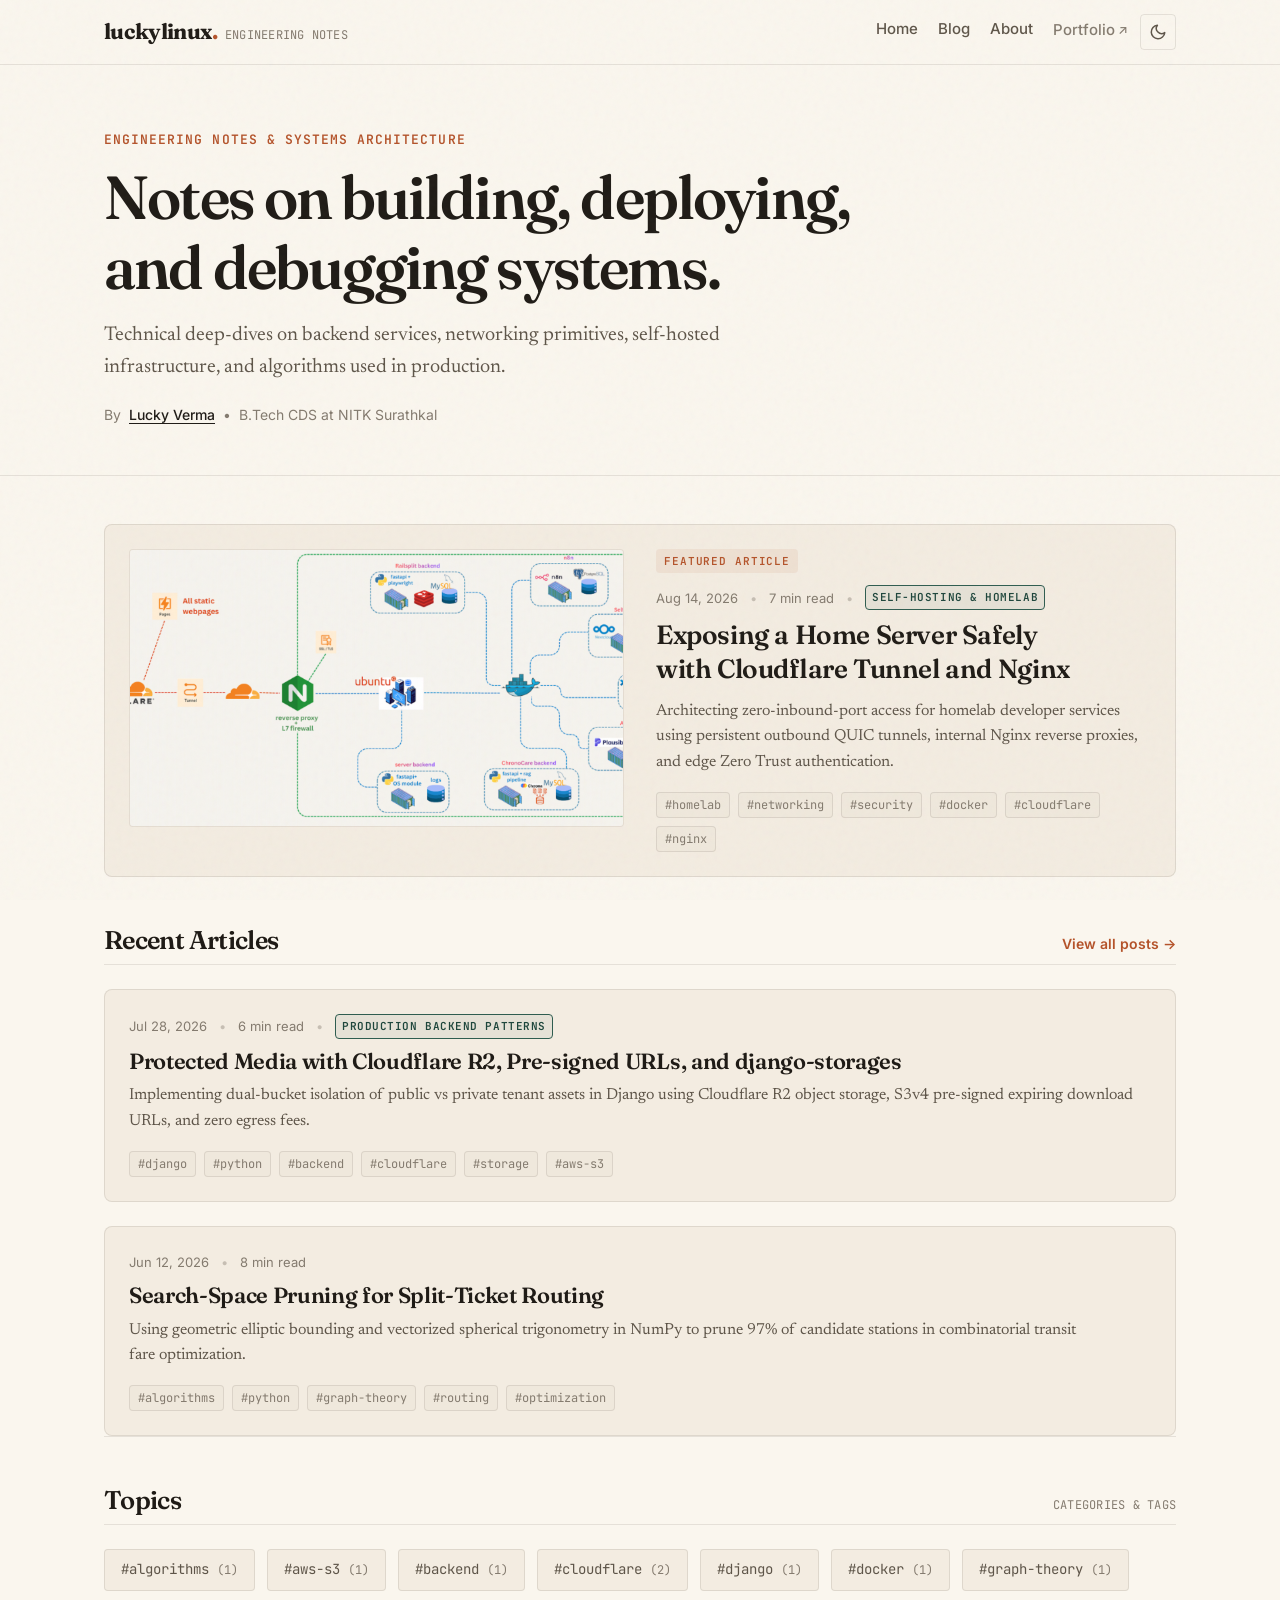
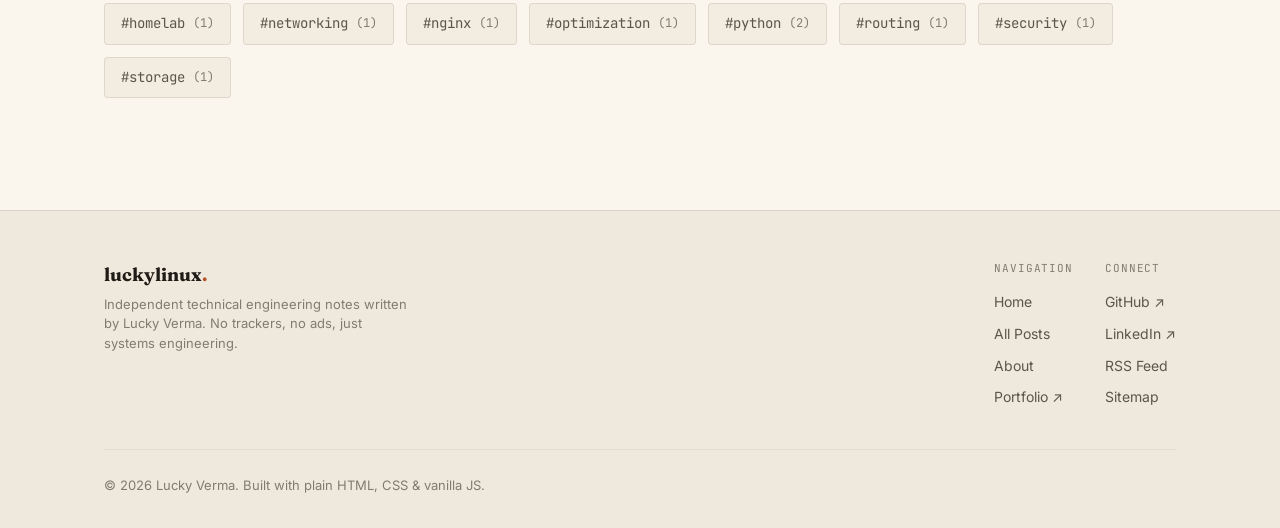
==== commit d01c345c: "feat: add Plausible analytics tracking script for blog.luckylinux.dev" ====
--- a/index.html
+++ b/index.html
@@ -21,6 +21,9 @@
   <!-- Favicon -->
   <link rel="icon" type="image/svg+xml" href="./assets/favicon.svg" />
   <link rel="alternate" type="application/rss+xml" title="luckylinux Engineering Notes RSS" href="./feed.xml" />
+
+  <!-- Plausible Analytics -->
+  <script defer data-domain="blog.luckylinux.dev" src="https://analytics.luckylinux.dev/js/script.js"></script>
 
   <!-- Prevent Theme Flash -->
   <script>
--- a/css/components.css
+++ b/css/components.css
@@ -559,19 +559,21 @@
   display: flex;
   flex-wrap: wrap;
   align-items: center;
-  gap: var(--space-2);
+  gap: 6px;
 }
 
 .tag-chip {
   font-family: var(--font-mono);
-  font-size: 0.8125rem;
+  font-size: 0.6875rem; /* 11px */
+  letter-spacing: 0.02em;
   background-color: var(--bg-surface);
   border: 1px solid var(--border-color);
   color: var(--text-secondary);
-  padding: 5px 12px;
+  padding: 2px 8px;
   border-radius: 999px;
   cursor: pointer;
   text-decoration: none;
+  line-height: 1.35;
   transition: all var(--transition-fast);
 }
 
